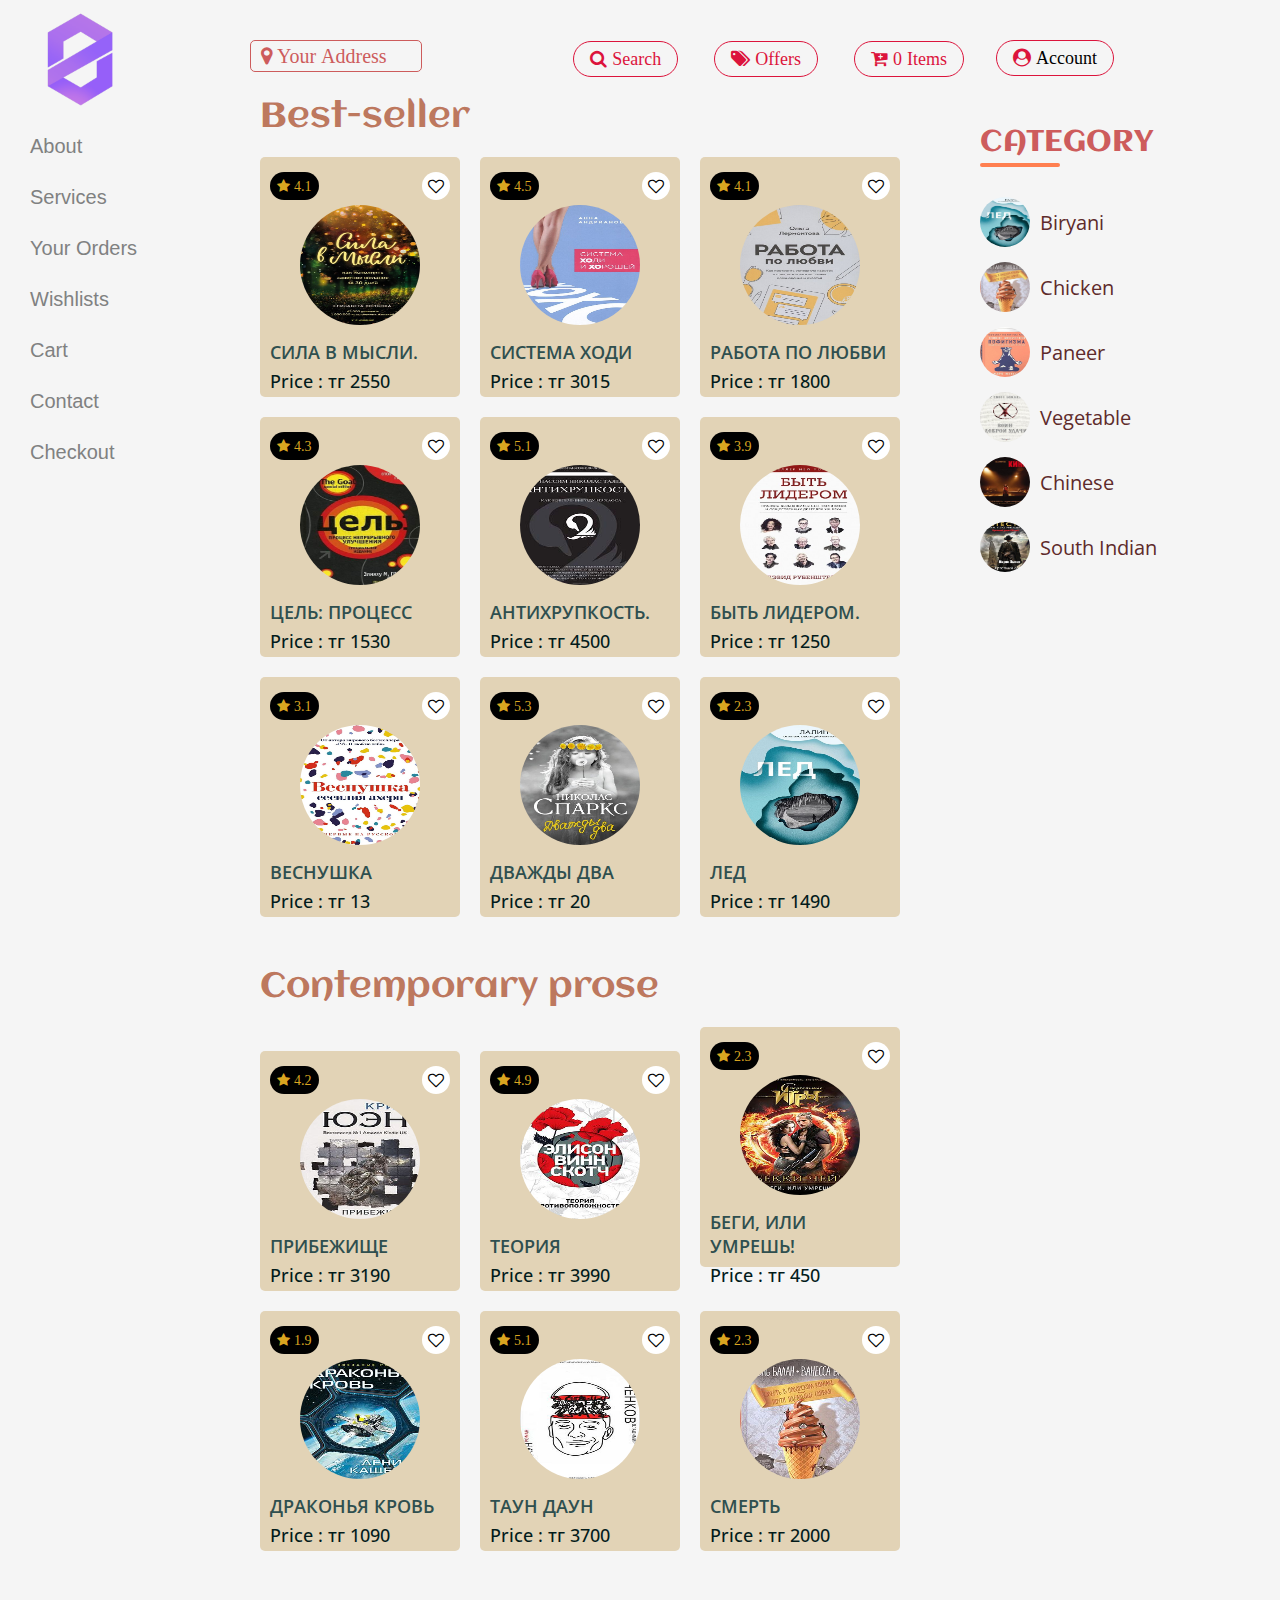
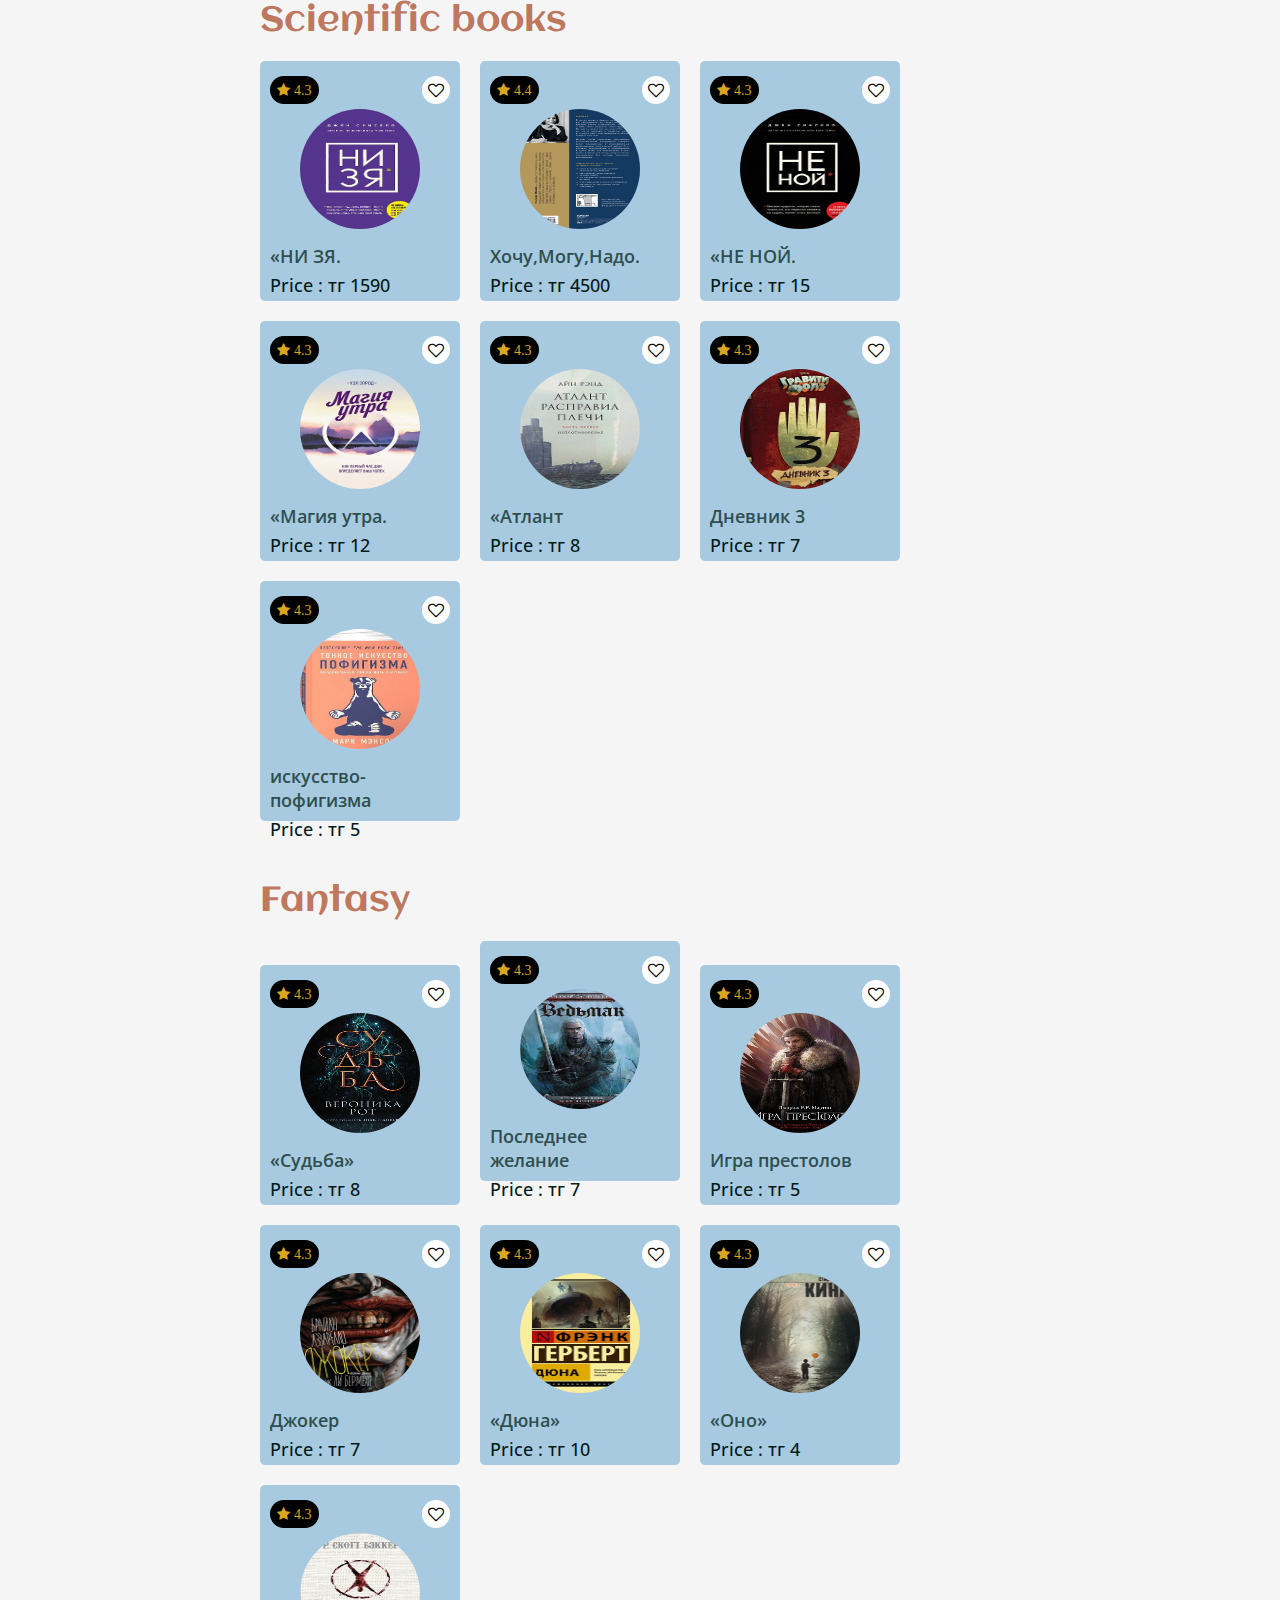
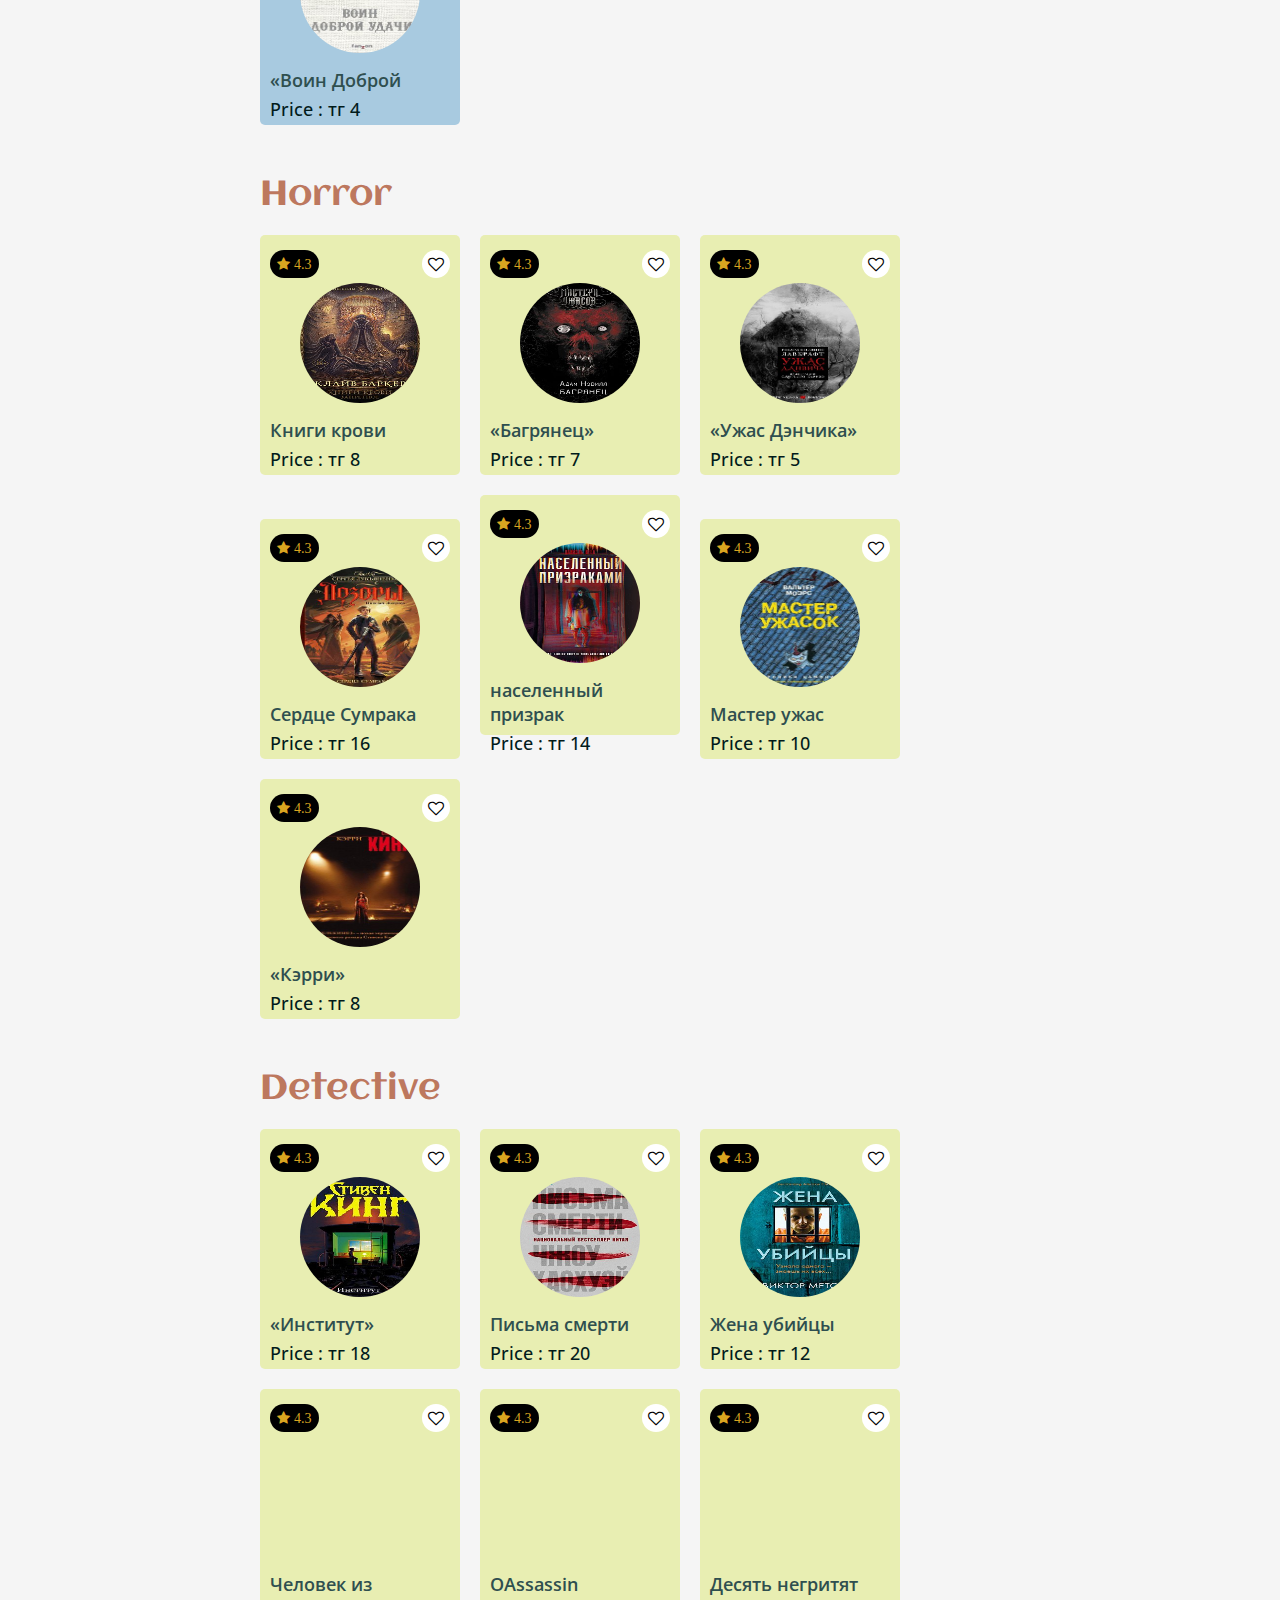
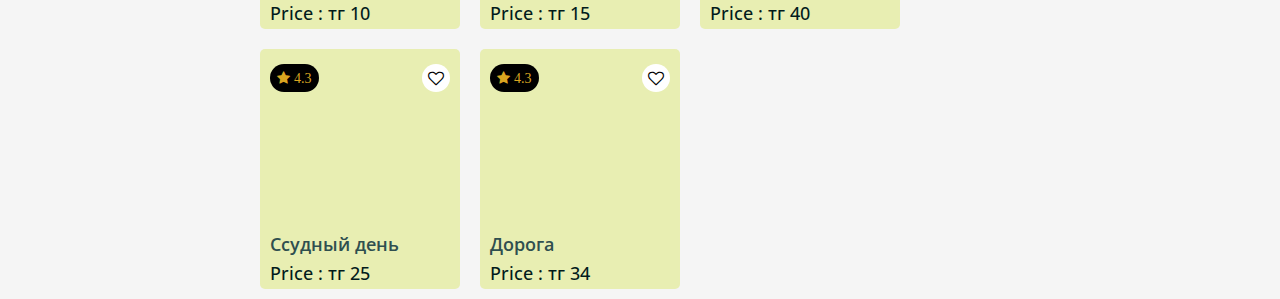
==== shoppingsite-main/index.html @ 03f581a9 "Add files via upload" ====
<!DOCTYPE html>
<html lang="en">
<head>
    <meta charset="UTF-8">
    <meta http-equiv="X-UA-Compatible" content="IE=edge">
    <meta name="viewport" content="width=device-width, initial-scale=1.0,viewport-fit=cover">
    <title>Food Website</title>
    <link rel="stylesheet" href="index.css">
    <link rel="stylesheet" href="https://cdnjs.cloudflare.com/ajax/libs/font-awesome/4.7.0/css/font-awesome.min.css">
</head>
<body>

    <!-- desktop view -->
    <div class="container" id="container">
        <div id="menu">
            <div class="title">
                <img style="width: 100px;height: 100px; margin-top: 10px; " src="images/foodielogo.png" alt="">
            </div>
            <div class="menu-item">
                <a href="#">About</a>
                <a href="#">Services</a>
                <a href="#">Your Orders</a>
                <a href="wishlist.html">Wishlists</a>
                <a href="#">Cart</a>
                <a href="contact.html">Contact</a>
                <a href="#">Checkout</a>
            </div>
        </div>

        <div id="food-container">
            <div id="header">
                <div class="add-box">
                    <i class="fa fa-map-marker your-address" id="add-address"> Your Address</i>
                </div>
                <div class="util">
                    <i class="fa fa-search"> Search</i>
                    <i class="fa fa-tags"> Offers</i>
                    <i class="fa fa-cart-plus" id="cart-plus"> 0 Items</i>
                </div>
            </div>
            <div id="food-items" class="d-food-items">
                <div id="biryani" class="d-biryani">
                    <p id="category-name">Best-seller</p>    
                </div>

                <div id="chicken" class="d-chicken">
                    <p id="category-name">Contemporary prose</p>    
                </div>

                <div id="paneer" class="d-paneer">
                    <p id="category-name">Scientific books</p>
                </div>

                <div id="vegetable" class="d-vegetable">
                    <p id="category-name">Fantasy</p> 
                </div>

                <div id="chinese" class="d-chinese">
                    <p id="category-name">Horror</p> 
                </div>

                <div id="south-indian" class="d-south-indian">
                    <p id="category-name">Detective</p>
                </div>
            </div>

            <div id="cart-page" class="cart-toggle">
                <p id="cart-title">Cart Items</p>
                <p id="m-total-amount">Total Amout : 100</p>
                <table>
                    <thead>
                        <td>Item</td>
                        <td>Name</td>
                        <td>Quantity</td>
                        <td>Price</td>
                    </thead>
                    <tbody id="table-body">
                        
                    </tbody>
                </table>
                <div class="btn-box">
                    <button class="cart-btn">Checkout</button>
                </div>
            </div>
        </div>

        <div id="cart">
            <div class="taste-header">
                <div class="user">
                    <i  class="fa fa-user-circle" id="circle"> <a href="united.html" style="text-decoration: none;"> Account</a></i>
                    
                </div>
            </div>
            <div id="category-list">
                <p class="item-menu">CATEGORY</p>
                <div class="border"></div>                
            </div>
            <div id="checkout" class="cart-toggle">
                <p id="total-item">Total Item : 5</p>
                <p id="total-price"></p>
                <p id="delievery">Free delievery on $ 40</p>
                <button class="cart-btn">Checkout</button>
            </div>
        </div>
    </div>


    <!-- mobile view -->
    <div id="mobile-view" class="mobile-view">
        <div class="mobile-top">
            <div class="logo-box">
                <img src="images/foodielogo.png" alt="" id="logo">
                <i class="fa fa-map-marker your-address" id="m-add-address"> Your Address</i>
            </div>
            <div class="top-menu">
                <i class="fa fa-search"></i>
                <i class="fa fa-tag"></i>
                <i class="fa fa-heart-o"></i>
                <i class="fa fa-cart-plus" id="m-cart-plus"> 0</i>
            </div>
        </div>
        
        <div class="item-container">
            <div class="category-header" id="category-header">  
            </div>

            <div id="food-items" class="food-items">
                <div id="biryani" class="m-biryani">
                    <p id="category-name">Best-seller</p>    
                </div>
                <div id="chicken" class="m-chicken">
                    <p id="category-name">Contemporary prose</p>    
                </div>
                <div id="paneer" class="m-paneer">
                    <p id="category-name">Scientific books</p>
                </div>
                <div id="vegetable" class="m-vegetable">
                    <p id="category-name">Fantasy</p> 
                </div>
                <div id="chinese" class="m-chinese">
                    <p id="category-name">Horror</p> 
                </div>
                <div id="south-indian" class="m-south-indian">
                    <p id="category-name">Detective</p>
                </div>
            </div>            
        </div>

        <div class="mobile-footer">
            <p>Home</p>
            <p>Cart</p>
            <p>offers</p>
            <p>orders</p>
        </div>
    </div>
    <script src="index.js" type="module"></script>
</body>
</html>
---- shoppingsite-main/index.css ----
@import url('https://fonts.googleapis.com/css2?family=Open+Sans:wght@300&display=swap');

@import url('https://fonts.googleapis.com/css2?family=Aclonica&display=swap');

html{
    height: 100%;
}
body{
    margin: 0;
    padding: 0;
    box-sizing: border-box;
    font-family: 'Open Sans', sans-serif;
    height: 100%;
}
.container{
    display: grid;
    grid-template-columns: 250px 1fr 300px;
    min-height: 100vh;
    min-height: -webkit-fill-available;
    overflow: hidden;
}
#menu{
    background: whitesmoke;
}
.title{
    padding: 0 30px;
}
#menu img{
    width: 150px;
    height: 150px;
    border-radius: 50%;
    margin-top: -20px;
}
.title p{
    font-size: 40px;
    font-family: Verdana, Geneva, Tahoma, sans-serif;
    color: indianred;
    margin: 0;
}
.border{
    width: 80px;
    height: 4px;
    margin: 3px 0;
    margin-bottom: 30px;
    border-radius: 2px;
    background: coral;
}

.menu-item a{
    display: block;
    text-decoration: none;
    font-size: 20px;
    padding: 8px 30px;
    font-family: Verdana, Geneva, Tahoma, sans-serif;
    margin: 12px 0;
    color: rgb(128, 129, 129);
    font-weight: 300;
    
}
.menu-item a:hover{
    background: rgb(68, 61, 62);
}
#food-container{
background: whitesmoke;
overflow: scroll;
overflow-x: hidden;
box-sizing: content-box;

}
#header{
    display: flex;
    justify-content: space-between;
    align-items: center;
    padding-top: 40px;
    padding-bottom: 10px;
    position: sticky;
    top: 0;
    background: whitesmoke;
    z-index: 1;
}
::-webkit-scrollbar{
    display: none;
}
#header .address{
    font-size: 20px;
    
}
#map{
    font-size: 25px;
    color: red;
}
.your-address{
    border: 1px solid indianred;
    color: indianred;
    padding: 5px 10px;
    border-radius: 5px;
    width: 150px;
    overflow: hidden;
    white-space: nowrap;
    text-overflow: ellipsis;
    cursor: pointer;
}
.add-box i{
    font-size: 20px;
}

#header select{
    width: 150px;
    overflow: hidden;
    border: none;
    outline: none;
    background: none;
    color: rosybrown;
    padding: 0 5px;
}
.food-items{
    display: none;
}
.cart-toggle{
    display: block;
}
.util i,.user i{
    font-size: 18px;
    margin: 0 16px;
    border: 1px solid crimson;
    padding: 8px 16px;
    color: crimson;
    border-radius: 20px;
    cursor: pointer;
}
.util i:active{
    color: white;
    background: crimson;
}
#biryani,#paneer,#chicken,#vegetable,#chinese,#south-indian{
    margin-top: 40px;   
}
#paneer #item-card,#vegetable #item-card{
    background: rgb(168, 202, 224);
}
#chinese #item-card,#south-indian #item-card{
    background: rgb(232, 238, 178);
}
#category-name,.item-menu{
    margin: 10px;
    font-size: 35px;   
    color: rgba(156, 45, 4, 0.637);
    font-family: 'Aclonica', sans-serif;
}
#item-card{
    width: 180px;
    height: 220px;
    padding: 10px;
    margin: 10px;
    display: inline-block;
    border-radius: 5px;
    background: rgb(226, 211, 182);
    cursor: pointer;
    transition: 0.5s all step-end;
}
#item-card:hover img{
    transform: scale(1.2);
}
#card-top{
    display: flex;
    margin: 5px 0;
    justify-content: space-between;
}
#rating{
    padding: 7px;
    color: goldenrod;
    background: black;
    font-size: 14px;
    border-radius: 15px;
}
.fa-heart-o{
    padding: 6px;
    border-radius: 50%;
    background: white;
    cursor: pointer;
}
.toggle-heart{
background: rgb(158, 113, 97);
color: white; 
}
#item-card img{
    width: 120px;
    height: 120px;
    border-radius: 50%;
    margin: auto;
    display: block;
    margin-bottom: 15px;
    transition: 0.5s all ease-in-out;
}
#item-name{
    margin: 5px 0;
    font-weight: 600;
    color: darkslategray;
    font-size: 18px;
}
#item-price{
    margin: 0;
    color: rgb(2, 27, 27);
    font-weight: 500;
    font-size: 18px;
}

.food-items{
    display: none;
}
.cart-toggle{
    display: none;
}
#cart-page{
    background: white;
    margin: 40px 10px;
    margin-right: 50px;
    padding: 20px 30px;
    padding-bottom: 30px;
    position: relative;
}
#cart-title{
    font-size: 35px;
    margin: 0;
    color: indianred;
}
#cart-page table{
    width: 100%;
    margin-top: 20px;
    text-align: center;
}
#cart-page table thead td{
    font-size: 25px;
    padding-bottom: 10px;
}

.cart-btn{
    outline: none;
    border: none;
    background: crimson;
    color: white;
    padding: 10px 25px;
    border-radius: 20px;
    font-size: 18px;
    text-transform: uppercase;
    bottom: 30px;
    margin: 15px 0;
    cursor: pointer;
}
#cart-page table tbody td{
    padding: 10px 0;
    font-size: 20px;
}
#cart-page table tbody button{
    outline: none;
    border: none;
    font-size: 16px;
    background: none;
    background: rgb(56, 13, 13);
    color: white;
    border-radius: 3px;
    cursor: pointer;
    margin: 0 5px;
}
#cart-page table tbody img{
    width: 75px;
    height: 75px;
    border-radius: 50%;
}
#checkout{
    text-align: center;
    margin: 40px auto;
    border-radius: 5px;
    background: white;
    padding: 10px 20px;
}
#checkout p{
    margin: 15px 0;
    float: left;
}
#total-price,#total-item{
    font-size: 25px;
    color: indianred;
}
#delievery{
    font-size: 20px;
    color: limegreen;
}
#cart{
    background: whitesmoke;
    padding-right: 30px;
    overflow-y: scroll;
}

.item-menu{
    margin: 0;
    font-size: 30px;
    margin-top: 40px;
    color: indianred;
    background: whitesmoke;
    
}
.list-card{
    display: flex;
    align-items: center;
    margin-top: 15px;
    border-radius: 25px;
    cursor: pointer;
    transition: 0.3s all ease-in-out;
}
.list-card:hover{
    background: rgb(255, 216, 222);
}
.list-card:hover img{
    transition: 0.5s all ease-in-out;
    transform: scale(1.2);
}
.list-card img{
    width: 50px;
    height: 50px;
    border-radius: 50%;
}
.list-name{
    font-size: 20px;
    margin: 0 10px;
    text-decoration: none;
    text-transform: capitalize;
    color: rgb(94, 43, 43);
}
.taste-header{
    padding-top: 40px;
    padding-bottom: 10px;
    position: sticky;
    top: 0;
    background: whitesmoke;
}
#mobile-view{
    display: none;
}
#biryani{
    margin-top: 10px;
}
#m-total-amount{
    display: none;
}
@media screen and (max-width : 800px) and (-webkit-min-device-pixel-ratio: 2){
    .container{
        display: none;
    }
    #mobile-view{
        display: grid;
        grid-template-rows: 120px 1fr 50px;
        height: 100%;
        overflow: hidden;
        
        width: 100vw;
    }
    .mobile-top{
        padding: 5px 15px;
        background: white;
        z-index: 1;
    }
    .item-container{
        overflow-y: scroll;
    }
    .logo-box,.top-menu{
        display: flex;
        justify-content: space-between;
        align-items: center;
    }
    #logo{
        width: 90px;
        height: 70px;
    }
    .logo-box .your-address{
        font-size: 18px;
        width: 150px;
        color: crimson;
        text-transform: capitalize;
        white-space: nowrap;
        overflow: hidden;
        text-overflow: ellipsis;
    }
    .top-menu{

        color: indianred;
    }
    .top-menu i{
        font-size: 20px;
        cursor: pointer;
        padding: 12px 5px ;
        border-radius: 50%;
    }
    
    .m-cart-toggle{
        color: white;
        background: lightcoral;
    }
    .category-header{
        display: flex;
        width: 100vw;
        overflow-x: scroll;
        position: sticky;
        top: 0;
        background: white;
        z-index: 1;
        border-bottom: 1px solid rgb(219, 219, 219);
        margin: 0;
        transform: translateZ(0);
        -webkit-transform: translateZ(0);
    }
    .toggle-category{
        display: none;
        position: relative;
    }
    .list-card{
        margin: 0 10px;
        text-align: center;
    }
    .list-card img{
        width: 60px;
        height: 60px;
        border-radius: 50%;
    }
    .list-card:hover{
        background: none;
    }
    .list-card:hover img{
        transform: none;
        transition: none;
    }
    .list-name{
        margin: 5px 0;
        color: coral;
        width: max-content;
        font-size: 16px;
    }
    #food-items{        
        padding: 5px 10px;
    }

    .mobile-footer{
        display: flex;
        justify-content: space-between;
        align-items: center;
        padding: 5px 15px;
        background: white;
        border-top: 1px solid rgb(219, 219, 219);
    }
    .mobile-footer{
        color: indianred;
        text-transform: uppercase;
        font-size: 16px;
        position: static;
    }
    #category-name{
        font-size: 25px;
        font-family: 'Aclonica', sans-serif;
    }
    #item-card{
        width: 150px;
        height: 200px;
    }
    #item-card img{
        width: 100px;
        height: 100px;
    }
    #item-name,#item-price{
        font-size: 16px;
    }
    .list-card{
        flex-direction: column;
    }
    #cart-page{
        margin: 3px 0;
        padding: 10px 5px;
        padding-bottom: 30px;
        border-top: 1px solid rgb(219, 219, 219);
    }
    #cart-page table thead td{
        font-size: 20px;
    }
    #cart-page table tbody td{
        font-size: 18px;
    }
    #cart-page table tbody img{
        width: 60px;
        height: 60px;
    }
    #cart-title{
        font-size: 25px;
        display: inline-block;
        font-family: 'Aclonica', sans-serif;
    }
    #m-total-amount{
        display: inline-block;
        color: lightcoral;
        padding: 5px 10px;
        margin: 0;
        border:  1px solid lightcoral;
        float: right;
    }
    .cart-btn{
        font-size: 14px;
        background: lightcoral;
        padding: 8px 15px;
        margin: auto;
    }
    .btn-box{
        text-align: center;
    }
    
}

@media screen and (max-width : 400px) and (-webkit-min-device-pixel-ratio: 2){
    #mobile-view{
        min-height: -webkit-fill-available;
    }
    #item-card{
        height: 200px;
        width: 140px;
    }
    #food-items{
        padding: 0;
    }
}



#map{
    margin-top: 200px;
    
    }
    
    #contact{
    margin-top: 30px;
    color: black;
    }
    
    
    #contact_inner{
        display: flex;
        margin-top: 50px;
    }
    
    #leftdiv{
        width: 500px;
        padding-left: 50px;
    }
    
    
    a{
        text-decoration: none;
        color: black;
    }
    
    #whatsapp_btn{
    width: 100px;
    height: 30px;
    border-radius: 12px;
    
    
    background-color: white;
    
    color: black;
    
    text-align: center;
    
    display: inline-block;
    
    
    cursor: pointer;
    }
    
    
    
    
    
    
    
    #container mt-5{
    margin-left: 50px;
    }
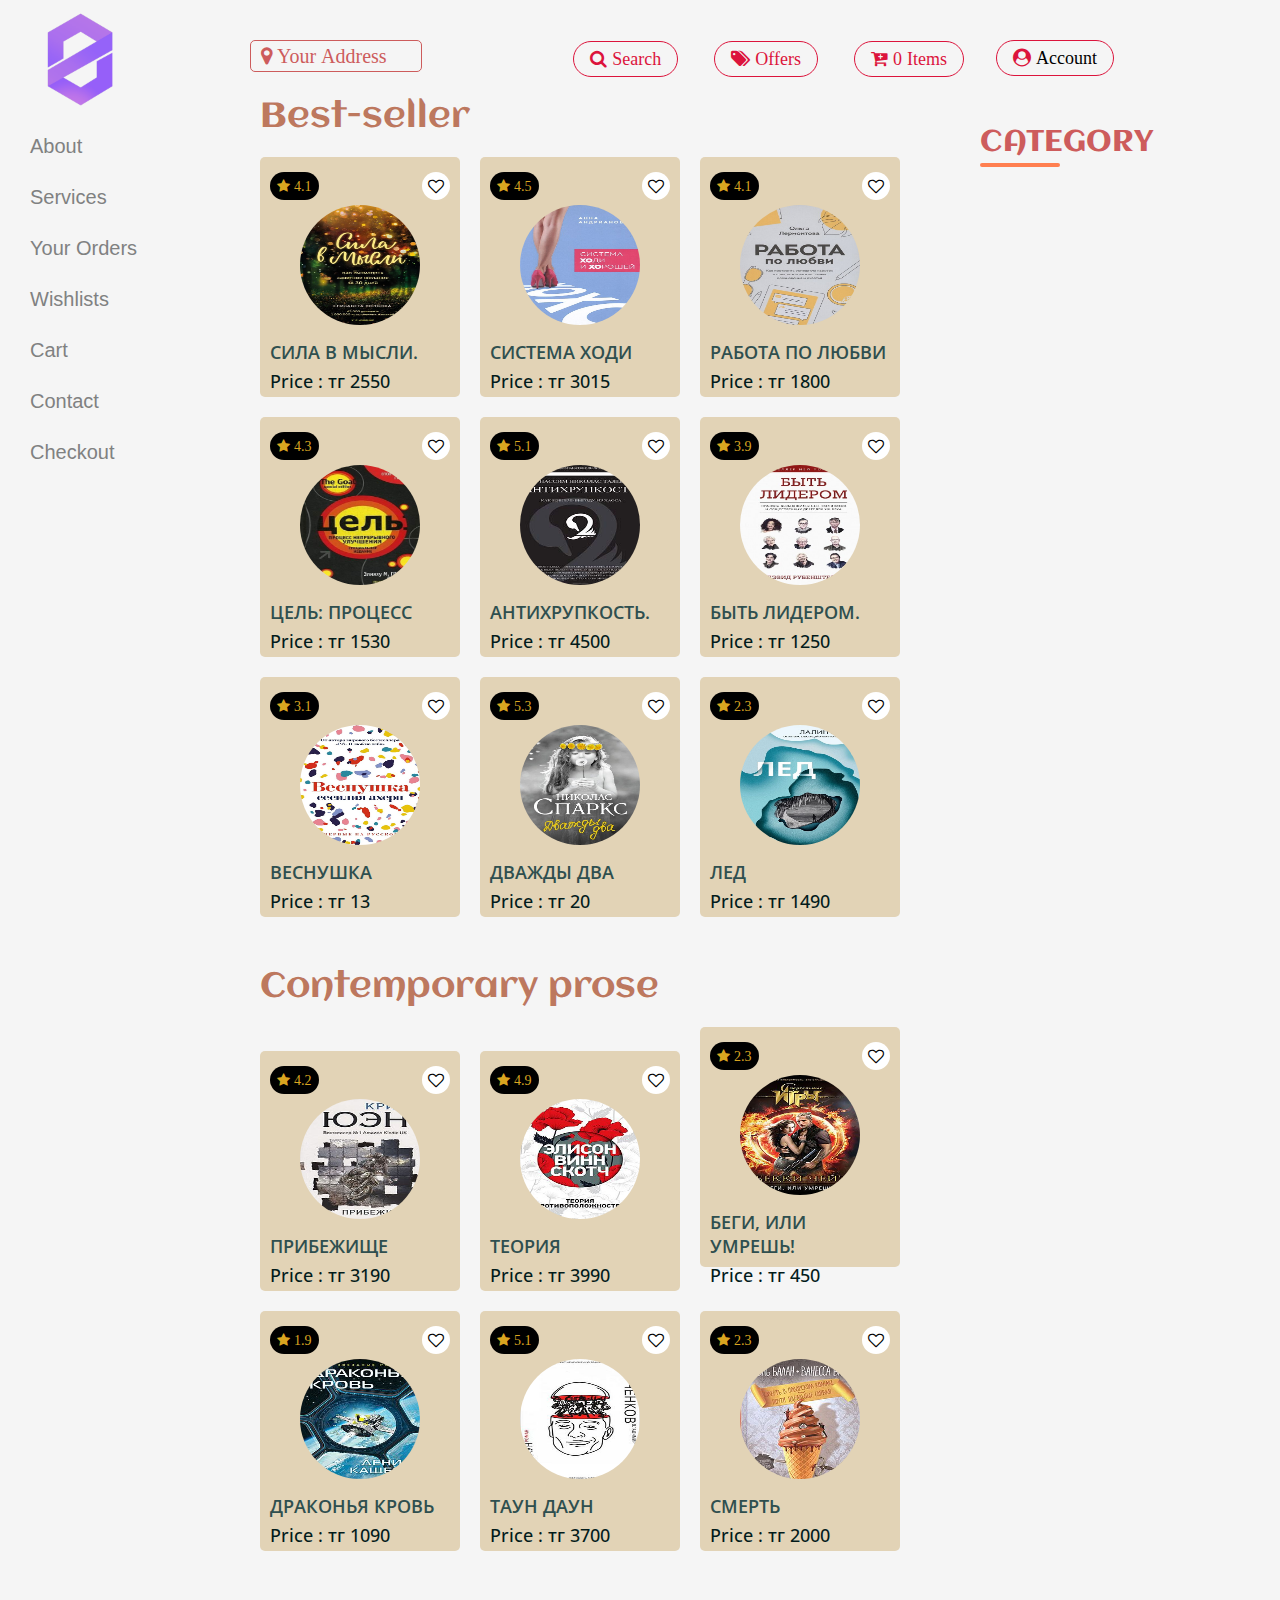
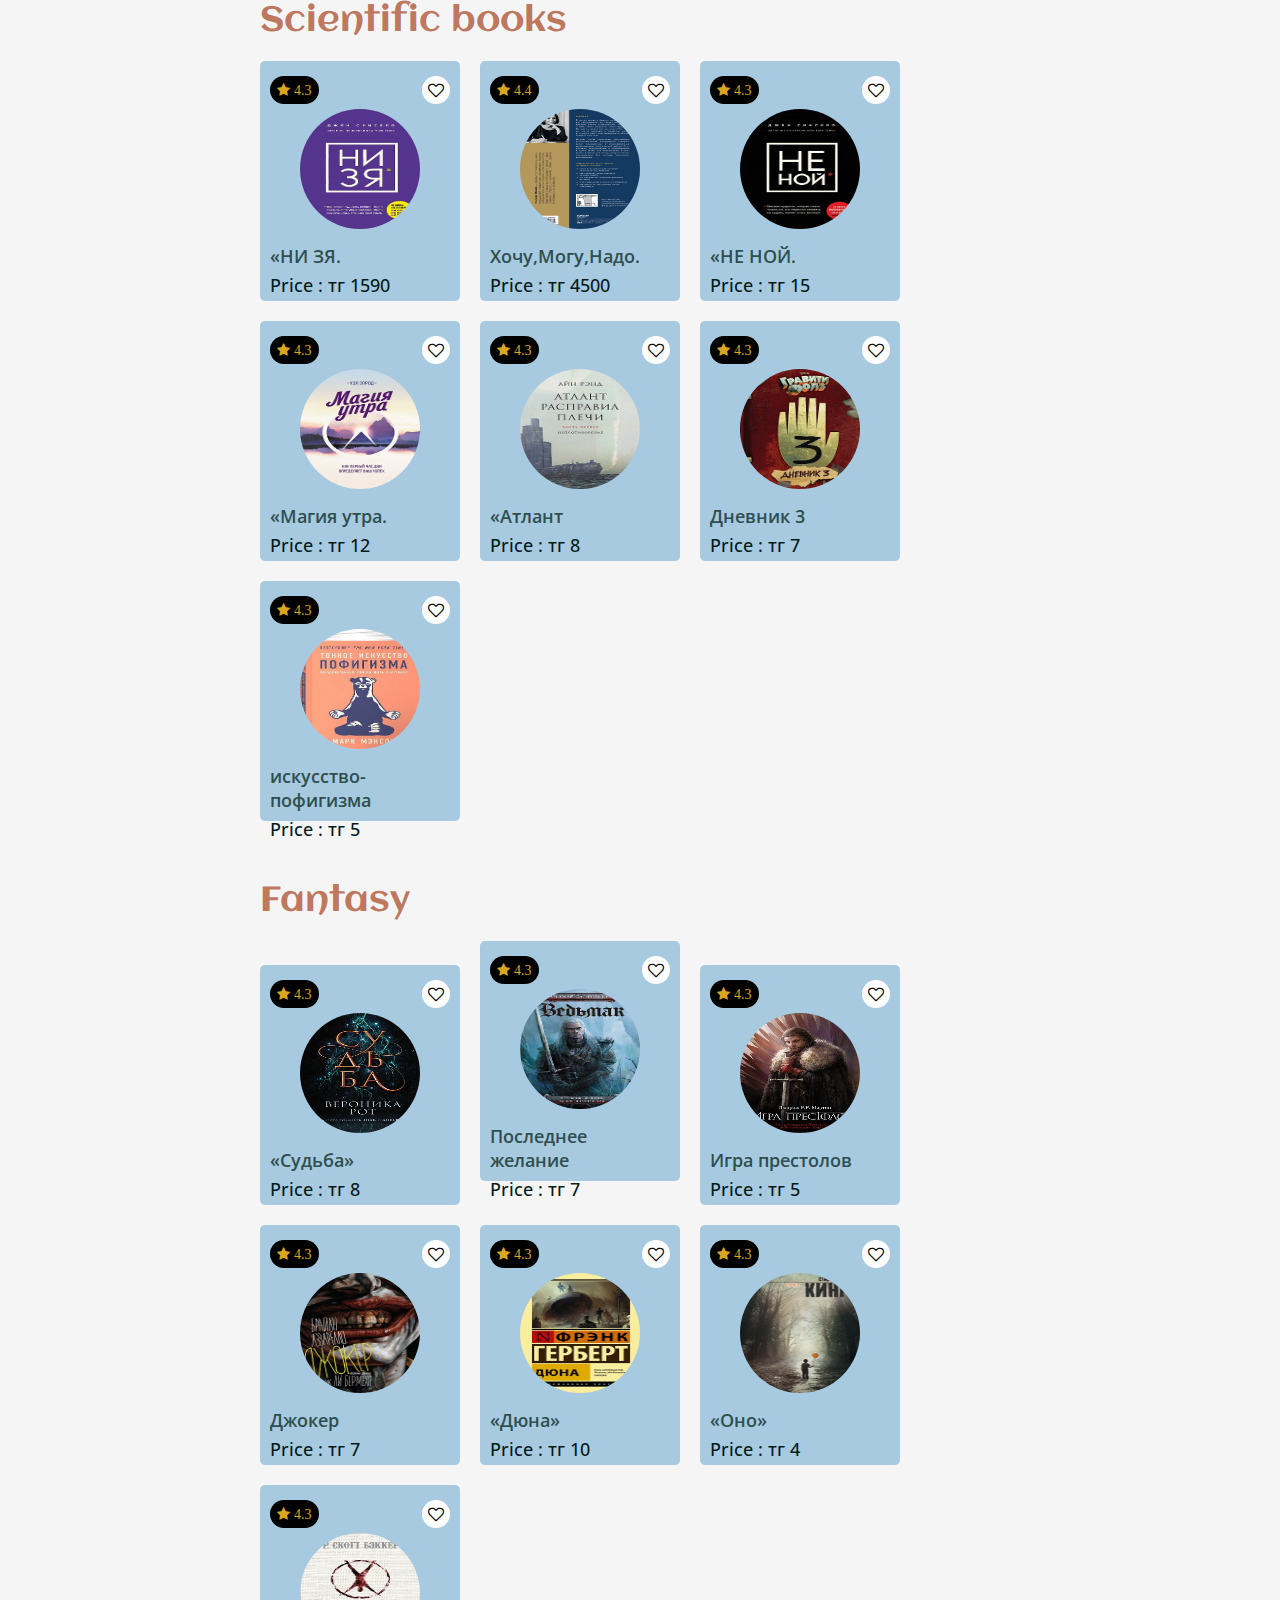
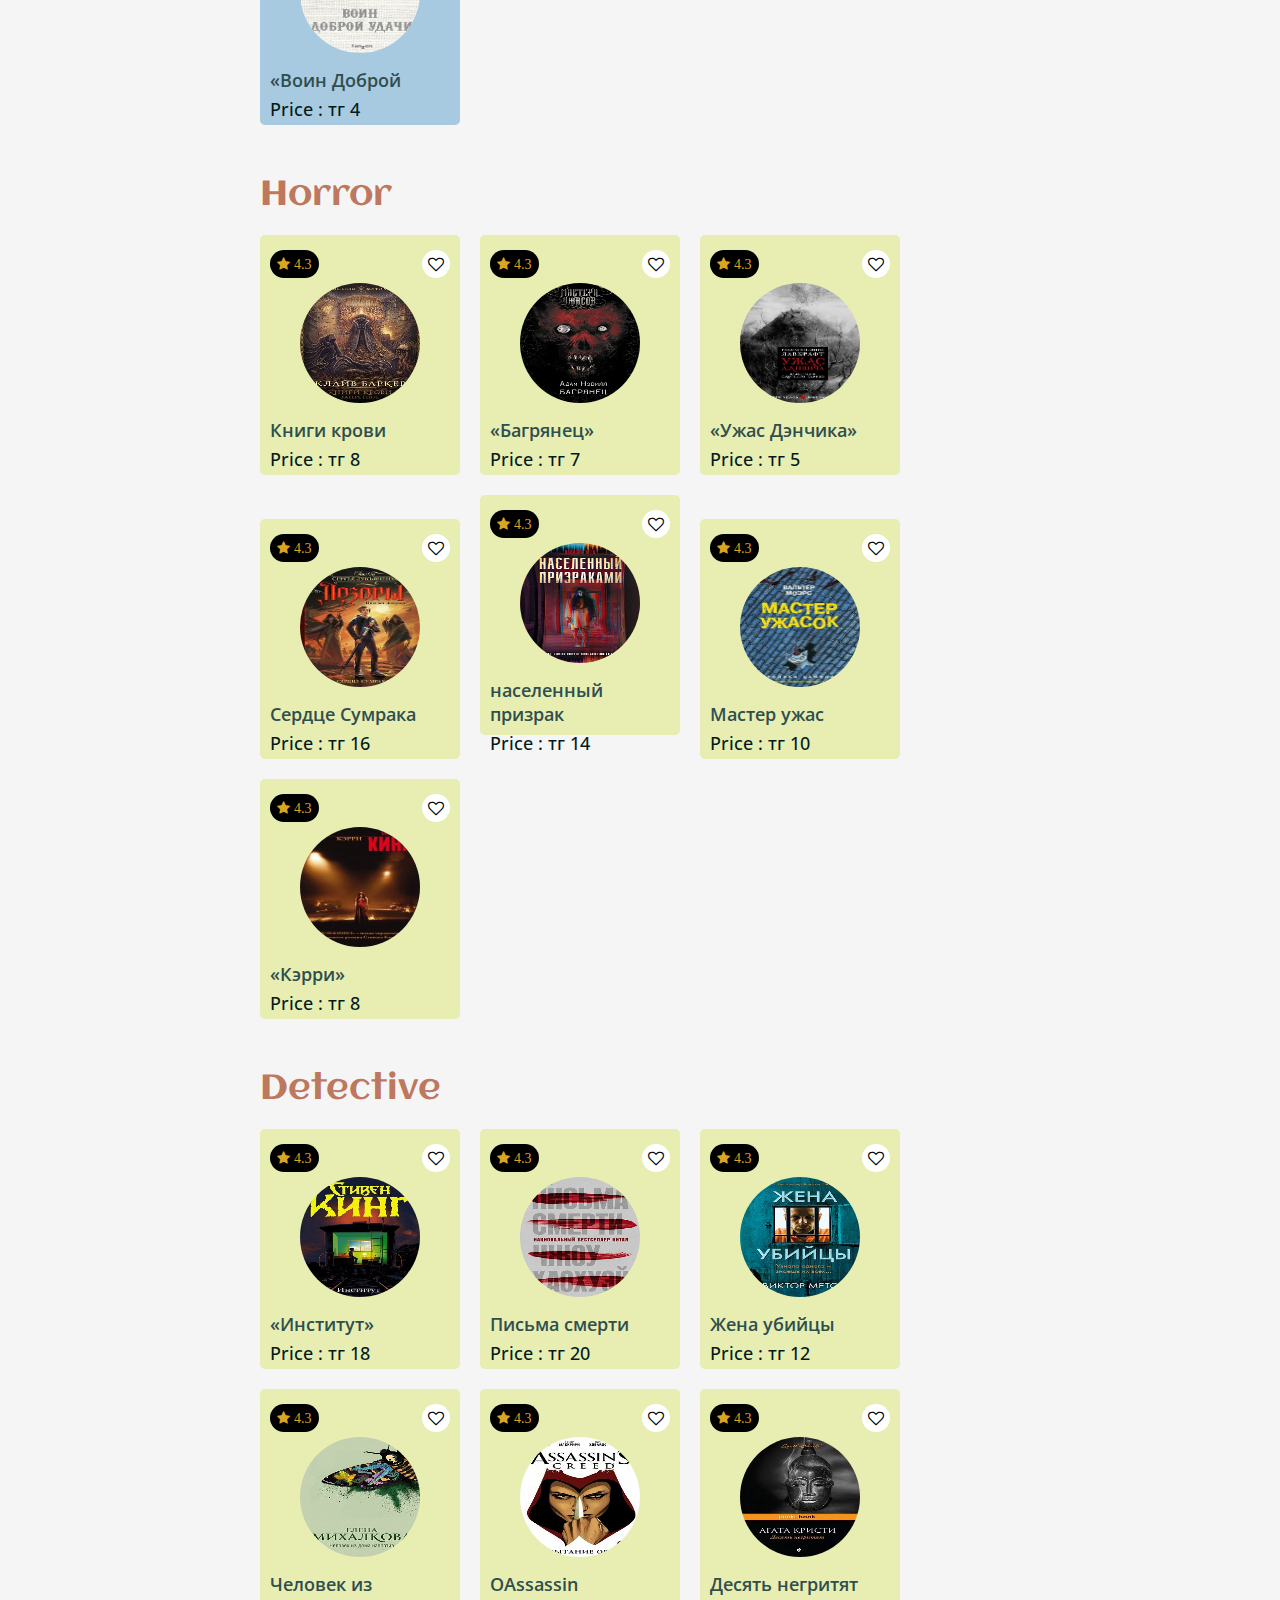
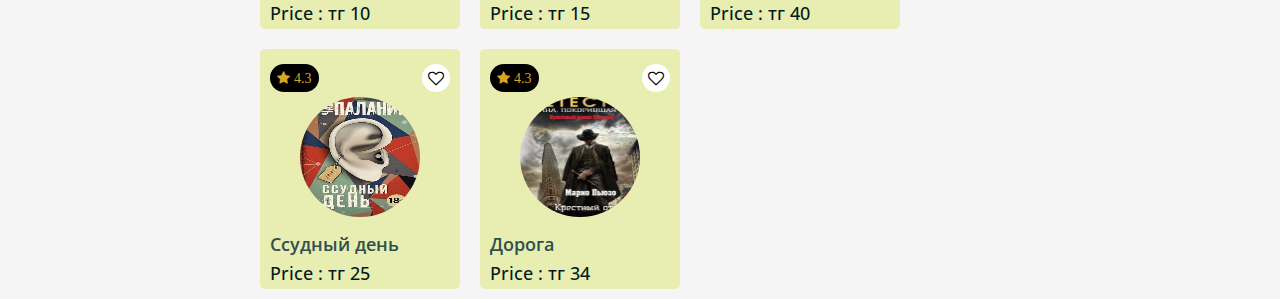
==== commit df82240e: "Update index.html" ====
--- a/shoppingsite-main/index.html
+++ b/shoppingsite-main/index.html
@@ -112,39 +112,7 @@
                 <img src="images/foodielogo.png" alt="" id="logo">
                 <i class="fa fa-map-marker your-address" id="m-add-address"> Your Address</i>
             </div>
-            <div class="top-menu">
-                <i class="fa fa-search"></i>
-                <i class="fa fa-tag"></i>
-                <i class="fa fa-heart-o"></i>
-                <i class="fa fa-cart-plus" id="m-cart-plus"> 0</i>
-            </div>
-        </div>
-        
-        <div class="item-container">
-            <div class="category-header" id="category-header">  
-            </div>
-
-            <div id="food-items" class="food-items">
-                <div id="biryani" class="m-biryani">
-                    <p id="category-name">Best-seller</p>    
-                </div>
-                <div id="chicken" class="m-chicken">
-                    <p id="category-name">Contemporary prose</p>    
-                </div>
-                <div id="paneer" class="m-paneer">
-                    <p id="category-name">Scientific books</p>
-                </div>
-                <div id="vegetable" class="m-vegetable">
-                    <p id="category-name">Fantasy</p> 
-                </div>
-                <div id="chinese" class="m-chinese">
-                    <p id="category-name">Horror</p> 
-                </div>
-                <div id="south-indian" class="m-south-indian">
-                    <p id="category-name">Detective</p>
-                </div>
-            </div>            
-        </div>
+         
 
         <div class="mobile-footer">
             <p>Home</p>
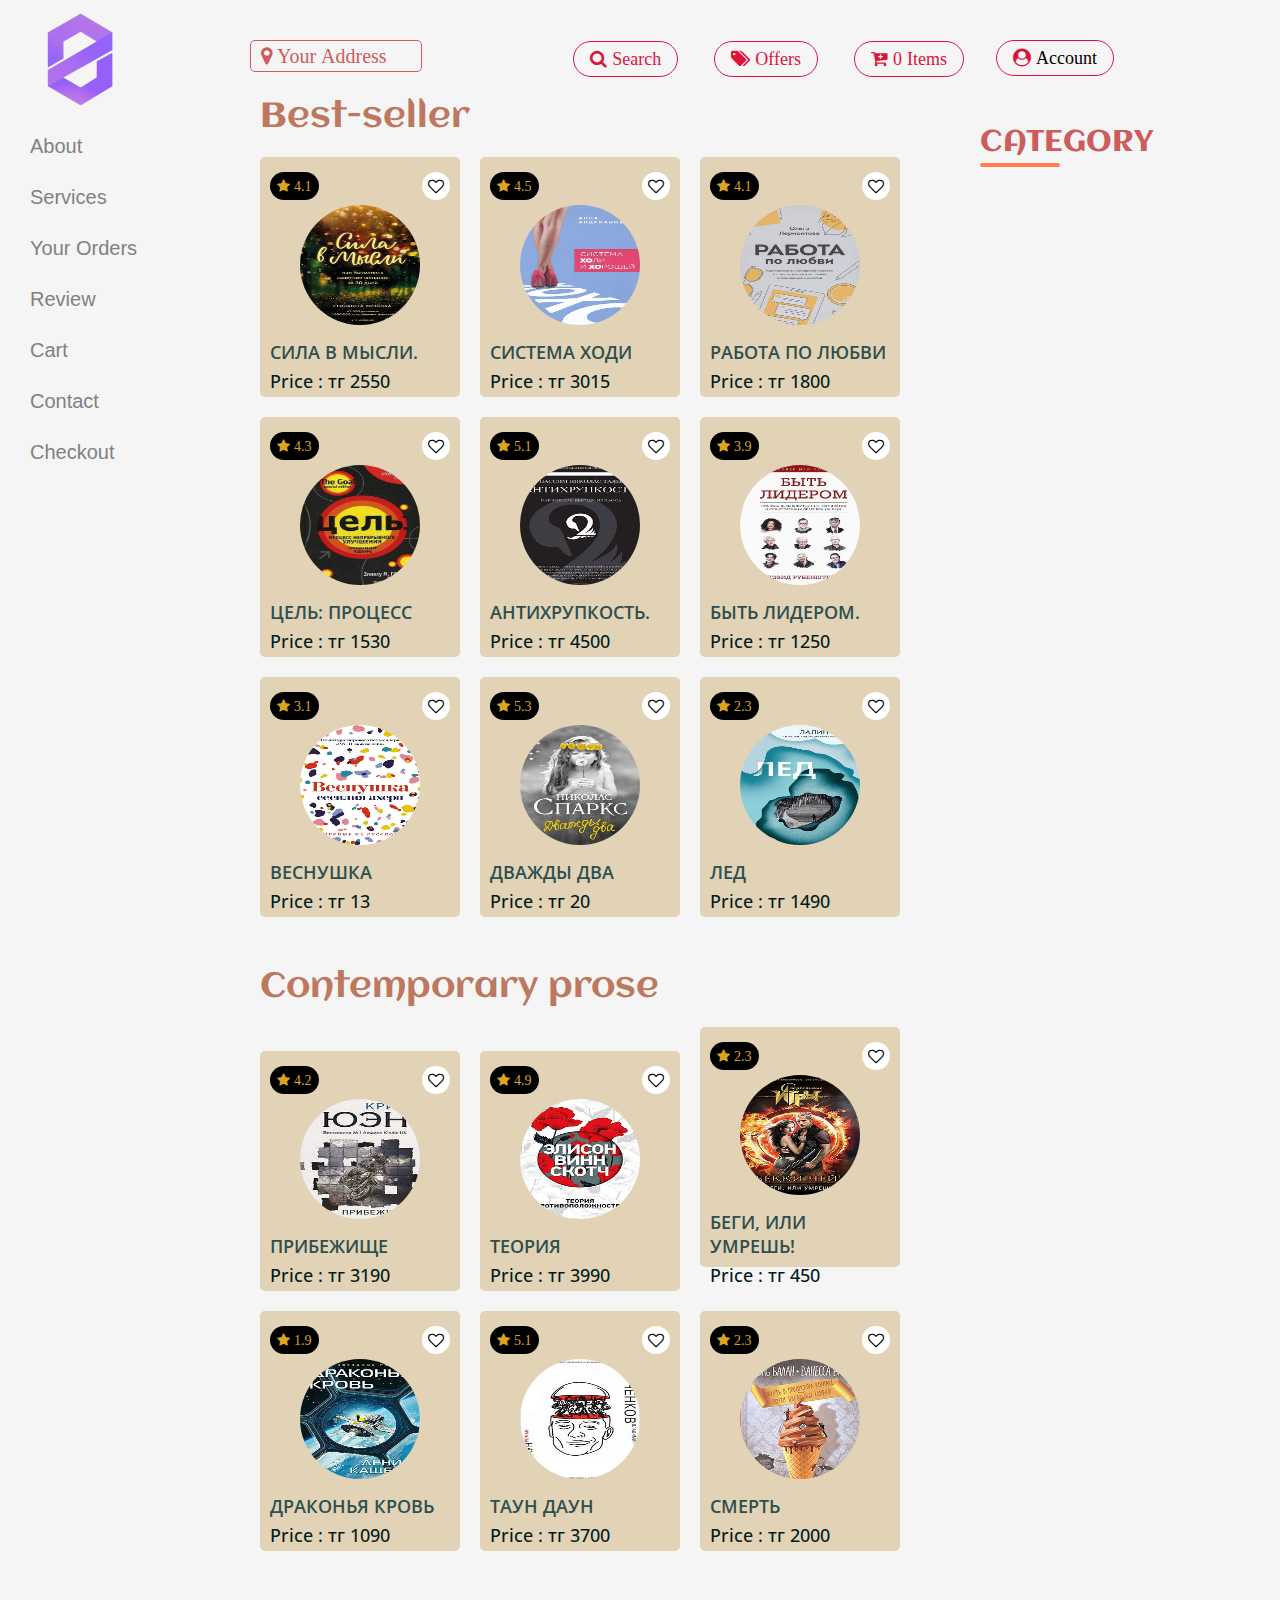
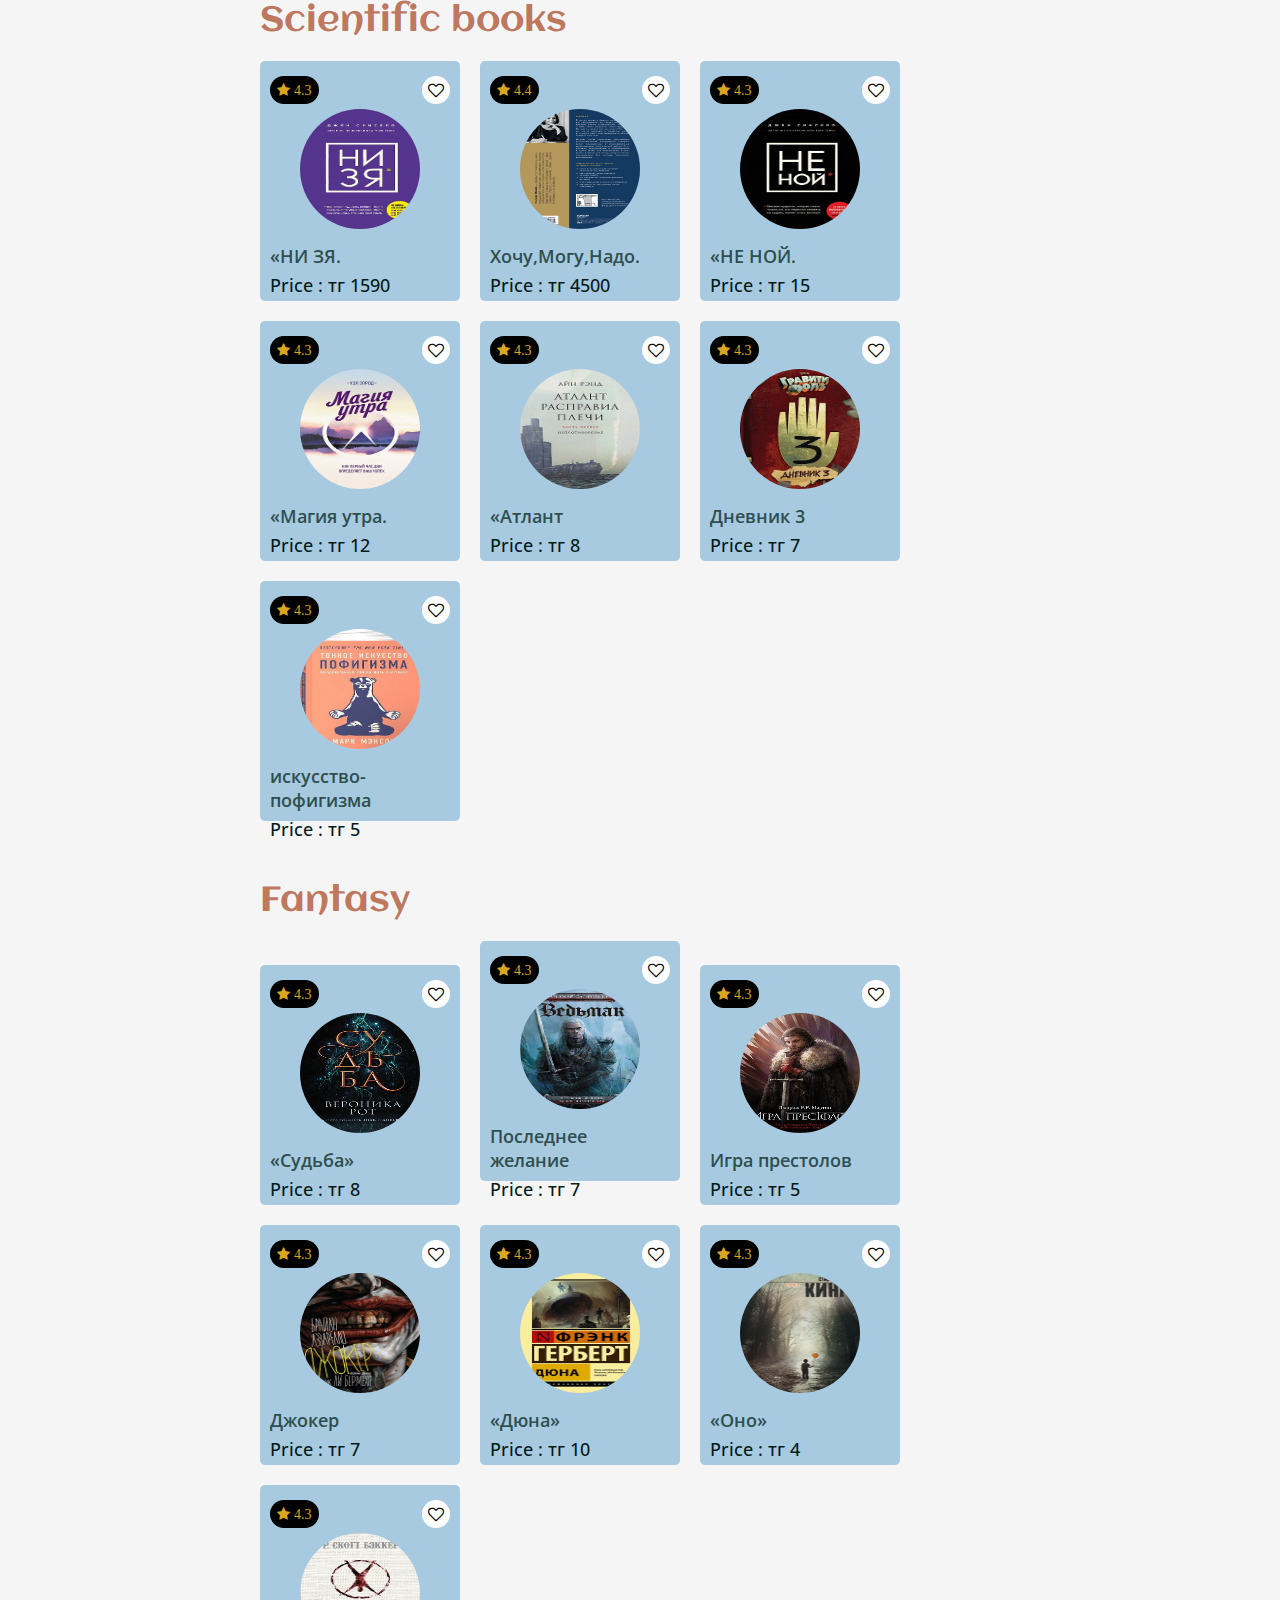
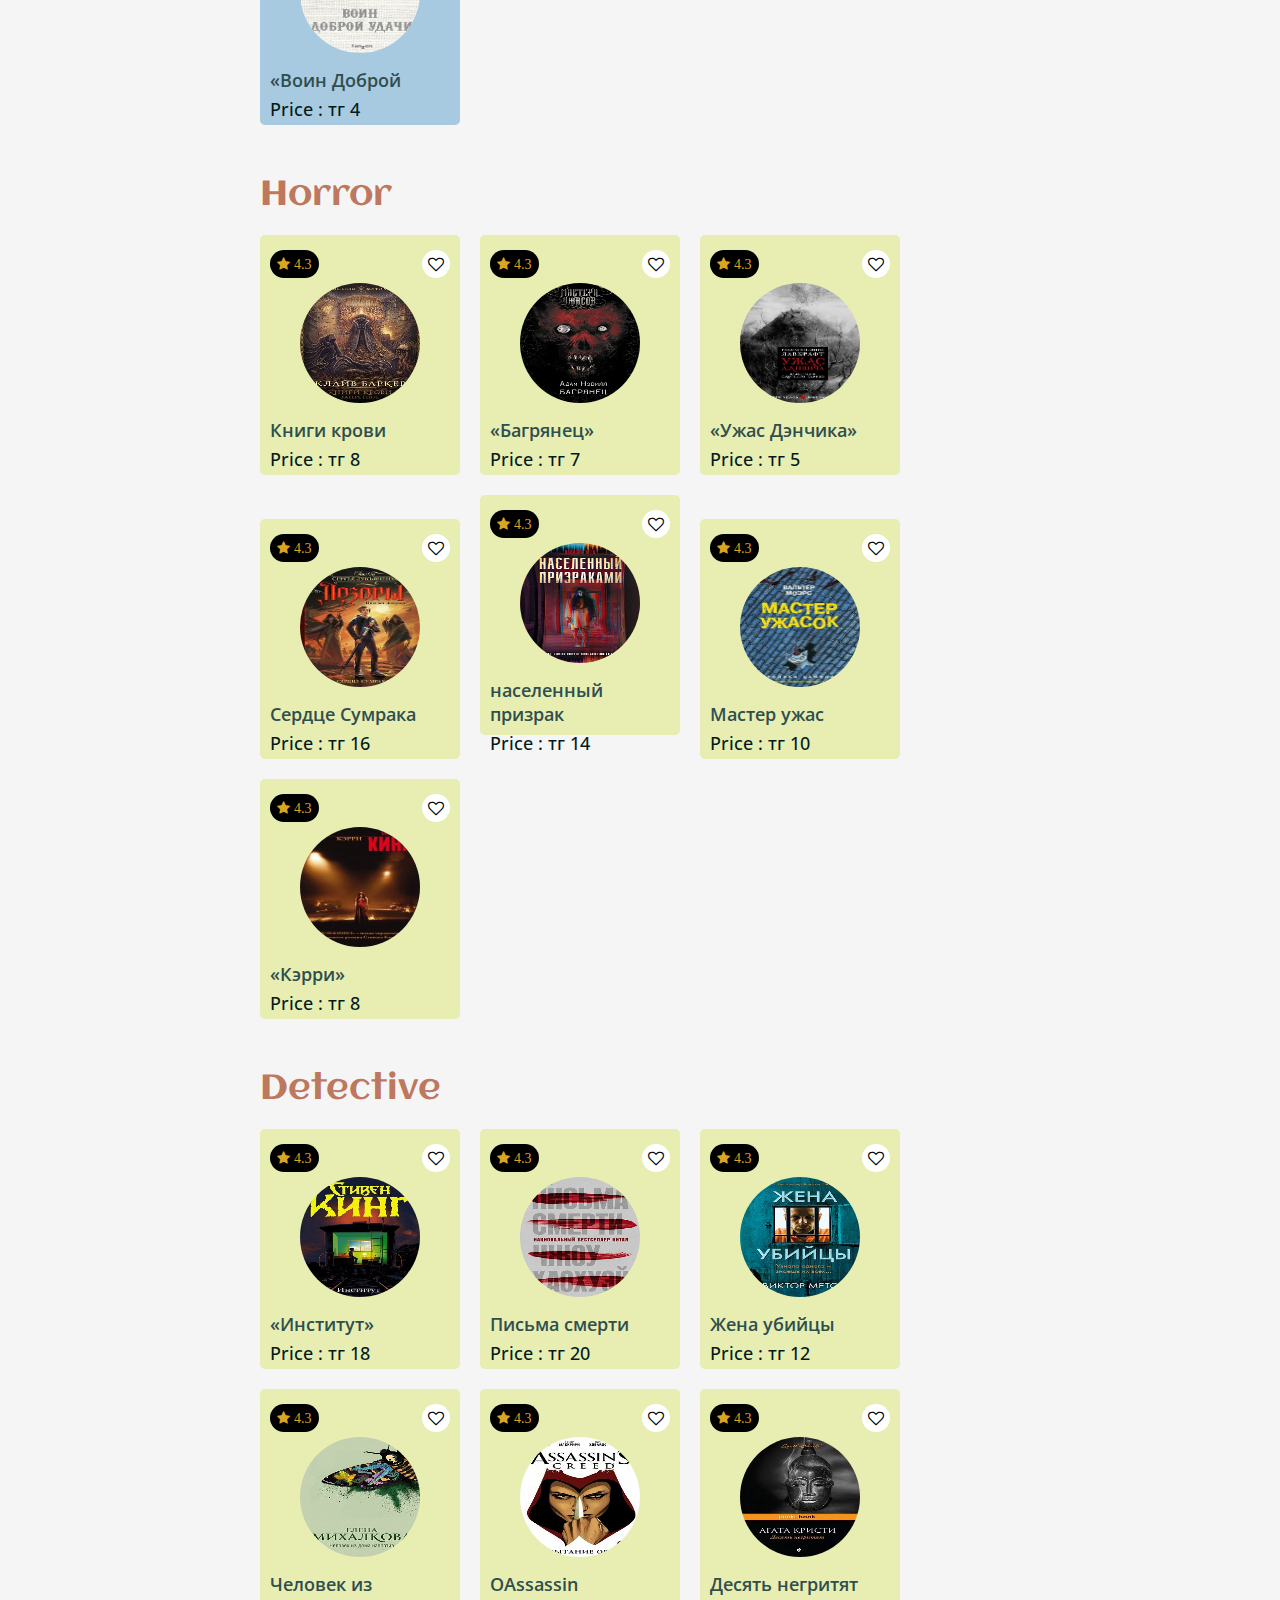
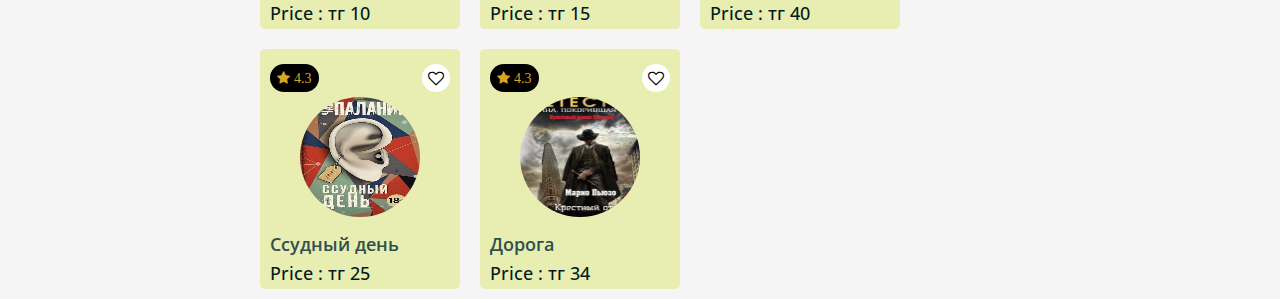
==== commit 4cb80624: "Update index.html" ====
--- a/shoppingsite-main/index.html
+++ b/shoppingsite-main/index.html
@@ -20,7 +20,7 @@
                 <a href="#">About</a>
                 <a href="#">Services</a>
                 <a href="#">Your Orders</a>
-                <a href="wishlist.html">Wishlists</a>
+                <a href="wishlist.html">Review</a>
                 <a href="#">Cart</a>
                 <a href="contact.html">Contact</a>
                 <a href="#">Checkout</a>
